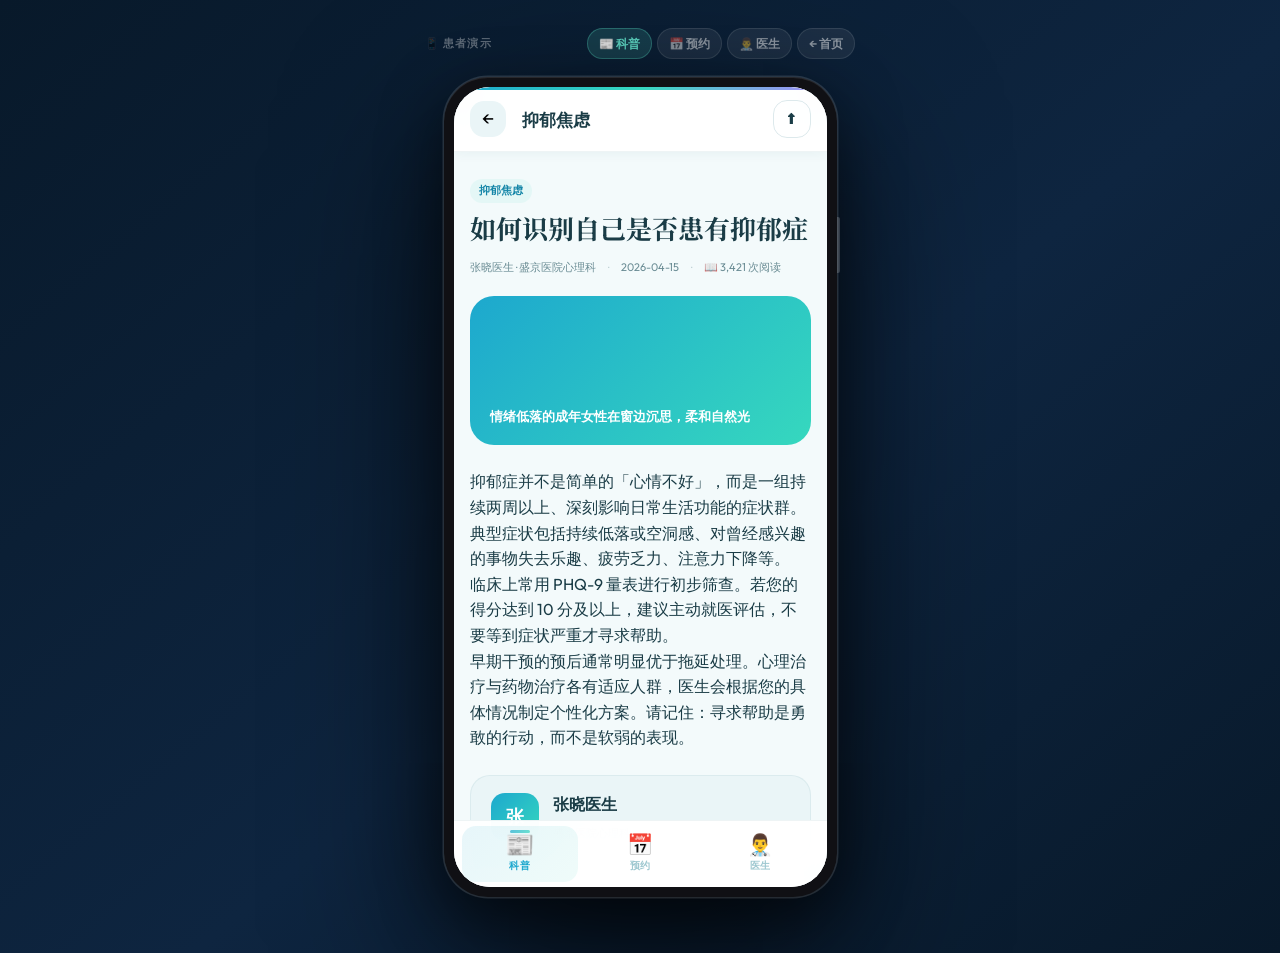
==== patient/article-detail.html @ 4bcab2bb "add patient/article-detail.html" ====
<!DOCTYPE html>
<html lang="zh-CN">
<head>
<meta charset="UTF-8"/>
<meta name="viewport" content="width=device-width,initial-scale=1.0"/>
<title>科普详情 · 盛京联盟精神心理服务系统</title>
<link rel="stylesheet" href="../assets/css/base.css"/>
<link rel="stylesheet" href="../assets/css/components.css"/>
<link rel="stylesheet" href="../assets/css/layout.css"/>
<style>
.art-detail{max-width:680px;margin:0 auto;padding:24px 16px 180px}
.art-cover{border-radius:24px;aspect-ratio:16/7;background:var(--gb);
  display:flex;align-items:flex-end;padding:20px;color:#fff;font-size:13px;
  font-weight:600;line-height:1.4;margin-bottom:24px}
.art-body p{font-size:15px;line-height:1.85;color:var(--tx);margin-bottom:20px}
.author-card{display:flex;align-items:center;gap:14px;padding:16px 20px;
  background:var(--surf-alt);border:1px solid var(--bdr);border-radius:20px;margin:24px 0}
.author-av{width:48px;height:48px;border-radius:14px;background:var(--gb);
  display:flex;align-items:center;justify-content:center;color:#fff;font-size:18px;font-weight:700;flex-shrink:0}
.crisis-box{background:linear-gradient(135deg,rgba(140,30,30,.08),rgba(210,80,40,.06));
  border:1px solid rgba(168,50,50,.2);border-radius:20px;padding:20px 22px;margin-top:24px}
.crisis-box h3{color:var(--emg);font-size:15px;font-weight:700;margin-bottom:10px}
.crisis-box p{font-size:14px;color:#5c1a1a;line-height:1.65}
.crisis-actions{display:flex;gap:10px;flex-wrap:wrap;margin-top:14px}
.crisis-actions a{padding:10px 16px;border-radius:var(--rfull);background:rgba(168,50,50,.12);
  border:1px solid rgba(168,50,50,.2);color:var(--emg);font-size:13px;font-weight:700}
</style>
</head>
<body class="phone-mode">
<div class="phone-demo-bar">
  <span class="phone-demo-label">📱 患者演示</span>
  <nav class="phone-demo-nav">
    <a class="phone-demo-link on" href="./articles.html">📰 科普</a>
    <a class="phone-demo-link" href="./appointment.html">📅 预约</a>
    <a class="phone-demo-link" href="./doctors.html">👨‍⚕️ 医生</a>
    <a class="phone-demo-link" href="../index.html">← 首页</a>
  </nav>
</div>
<div class="phone-device">
  <div class="phone-screen">
<div class="pt-shell">
  <header class="pt-appbar">
    <button class="appbar-back" onclick="history.back()">←</button>
    <span class="appbar-title" id="page-title">心理科普</span>
    <div class="appbar-actions">
      <button class="btn btn-icon btn-o" id="share-btn" title="分享">⬆</button>
    </div>
  </header>

  <div class="art-detail" id="content">
    <div class="empty"><div class="empty-ico">📄</div><div class="empty-ttl">文章加载中…</div></div>
  </div>

  <div class="emg-bar">
    <div>
      <div class="emg-lbl">紧急援助信息</div>
      <div class="emg-desc">阅读时如触发不适，请立即联系专业帮助</div>
    </div>
    <div class="emg-actions">
      <a class="emg-link" href="tel:4001619995">危机热线 400-161-9995</a>
      <a class="emg-link" href="./appointment.html">预约医生</a>
    </div>
  </div>

  <nav class="bt-nav" id="bt-nav"></nav>
</div>
  </div><!-- /.phone-screen -->
</div><!-- /.phone-device -->

<script src="../assets/js/data.js"></script>
<script src="../assets/js/utils.js"></script>
<script>
(function(){
  const id = parseInt(Utils.getParam('id') || '1');
  const art = DATA.articles.find(a => a.id === id);

  if (!art) {
    document.getElementById('content').innerHTML = '<div class="empty"><div class="empty-ico">❌</div><div class="empty-ttl">文章不存在</div></div>';
    Utils.initPatientNav('articles');
    return;
  }

  document.title = art.title + ' · 盛京联盟精神心理服务系统';
  document.getElementById('page-title').textContent = art.category;

  document.getElementById('content').innerHTML = `
    <div style="margin-bottom:8px">
      <span class="tag">${art.category}</span>
    </div>
    <h1 class="disp" style="font-size:clamp(20px,4vw,26px);font-weight:700;line-height:1.3;margin-bottom:14px">${art.title}</h1>
    <div class="f aic gap3 xs muted" style="margin-bottom:20px;flex-wrap:wrap">
      <span>${art.author}</span>
      <span style="opacity:.4">·</span>
      <span>${art.date}</span>
      <span style="opacity:.4">·</span>
      <span>📖 ${Utils.formatNum(art.reads)} 次阅读</span>
    </div>
    <div class="art-cover">${art.cover}</div>
    ${art.content.map(p => `<p>${p}</p>`).join('')}
    <div class="author-card">
      <div class="author-av">${art.authorInitial}</div>
      <div>
        <div class="w6">${art.author.split(' · ')[0]}</div>
        <div class="xs muted mt2">${art.author.split(' · ')[1] || ''}</div>
      </div>
    </div>
    <div class="crisis-box">
      <h3>⚠️ 紧急援助</h3>
      <p>阅读本文时如出现明显不适、惊恐发作、或自伤/伤人的想法，请不要独自面对，立即联系家属并拨打专业援助热线。</p>
      <div class="crisis-actions">
        <a href="tel:4001619995">📞 危机干预热线 400-161-9995</a>
        <a href="./appointment.html">👨‍⚕️ 预约专业医生</a>
      </div>
    </div>`;

  document.getElementById('share-btn').onclick = () => {
    if (navigator.share) {
      navigator.share({ title: art.title, url: location.href });
    } else {
      navigator.clipboard.writeText(location.href).then(() => Utils.toast('链接已复制到剪贴板'));
    }
  };

  Utils.initPatientNav('articles');
})();
</script>
</body>
</html>
---- assets/css/base.css ----
/* ================================================================
   BASE.CSS — Design Tokens · Reset · Typography · Utilities
   ================================================================ */
@import url('https://fonts.googleapis.com/css2?family=Noto+Serif+SC:wght@400;600;700&family=Outfit:wght@300;400;500;600;700&display=swap');

:root {
  /* Brand — 更亮、更清透的青蓝色系 */
  --cp:       #1da8ce;
  --cp-dark:  #1586a8;
  --cp-sub:   rgba(29,168,206,.08);
  --cs:       #36d8be;
  --cs-sub:   rgba(54,216,190,.08);
  /* Semantic */
  --ok:       #1cb87e;  --ok-bg:  rgba(28,184,126,.08);
  --warn:     #e08414;  --warn-bg:rgba(224,132,20,.08);
  --err:      #cd4c4c;  --err-bg: rgba(205,76,76,.08);
  --emg:      #c03535;
  /* Neutrals — 轻盈白底，微微冷调 */
  --bg:       #f3fafb;
  --surf:     #ffffff;
  --surf-alt: #eaf5f7;
  --bdr:      rgba(20,100,120,.07);
  --bdr-s:    rgba(20,100,120,.14);
  --tx:       #1a3c46;
  --tx2:      #6a8c94;
  --tx3:      #9ec8d0;
  /* Admin sidebar */
  --sb:       #162d40;
  --sb-h:     rgba(255,255,255,.07);
  --sb-a:     rgba(54,216,190,.18);
  /* Fonts */
  --ff-body:  'Outfit','PingFang SC','Microsoft YaHei',sans-serif;
  --ff-disp:  'Noto Serif SC','SimSun',serif;
  /* Space (4px base) */
  --s1:4px; --s2:8px; --s3:12px; --s4:16px; --s5:20px;
  --s6:24px; --s7:28px; --s8:32px; --s10:40px; --s12:48px; --s16:64px;
  /* Radius */
  --rsm:8px; --rmd:14px; --rlg:20px; --rxl:28px; --rfull:9999px;
  /* Shadows — 更轻柔，带蓝色调 */
  --sh1: 0 1px 4px rgba(0,80,110,.04),0 2px 10px rgba(0,80,110,.03);
  --sh2: 0 4px 18px rgba(0,80,110,.07),0 1px 4px rgba(0,80,110,.04);
  --sh3: 0 16px 48px rgba(0,80,110,.10),0 4px 16px rgba(0,80,110,.05);
  --shp: 0 6px 20px rgba(29,168,206,.22);
  --she: 0 8px 28px rgba(160,50,50,.24);
  /* Gradients — 更明亮、更清透 */
  --gb:  linear-gradient(135deg,#1da8ce,#36d8be);
  --gbD: linear-gradient(148deg,#163c52,#1da8ce 76%);
  --ge:  linear-gradient(135deg,#922424,#c44428);
  /* Transitions */
  --tf: 100ms ease; --tb: 180ms ease; --ts: 300ms ease;
  /* Z-Index */
  --zs:100; --zo:200; --zd:300; --zm:400; --zt:500;
}

/* ── Reset ── */
*,*::before,*::after{box-sizing:border-box}
html{font-size:16px;scroll-behavior:smooth}
body{margin:0;font-family:var(--ff-body);color:var(--tx);background:var(--bg);line-height:1.6}
h1,h2,h3,h4,p{margin:0}
ul,ol{margin:0;padding:0;list-style:none}
a{color:inherit;text-decoration:none}
img,svg{display:block;max-width:100%}
button,input,select,textarea{font:inherit}
button{cursor:pointer;border:none;background:none;padding:0}
input,textarea{outline:none}
table{border-collapse:collapse;width:100%}
input[type="search"]::-webkit-search-cancel-button{-webkit-appearance:none}

/* ── Type Scale ── */
.disp{font-family:var(--ff-disp)}
.xs{font-size:11px} .sm{font-size:13px} .base{font-size:15px}
.lg{font-size:18px} .xl{font-size:22px} .xxl{font-size:28px} .xxxl{font-size:36px}
.w4{font-weight:400} .w5{font-weight:500} .w6{font-weight:600} .w7{font-weight:700}
.cp{color:var(--cp)} .muted{color:var(--tx2)} .dim{color:var(--tx3)}
.danger{color:var(--err)} .success{color:var(--ok)}
.trunc{overflow:hidden;text-overflow:ellipsis;white-space:nowrap}
.caps{font-size:11px;font-weight:700;letter-spacing:.1em;text-transform:uppercase;color:var(--tx2)}
.lh-lg{line-height:1.75}

/* ── Layout Utils ── */
.f{display:flex} .fcol{flex-direction:column}
.aic{align-items:center} .ais{align-items:flex-start}
.jcb{justify-content:space-between} .jcc{justify-content:center} .jce{justify-content:flex-end}
.wrap{flex-wrap:wrap} .g1{flex:1} .sh0{flex-shrink:0} .minw0{min-width:0}
.gap1{gap:var(--s1)} .gap2{gap:var(--s2)} .gap3{gap:var(--s3)} .gap4{gap:var(--s4)}
.gap5{gap:var(--s5)} .gap6{gap:var(--s6)} .gap8{gap:var(--s8)}
.wf{width:100%} .hf{height:100%}
.grid-auto{display:grid;grid-template-columns:repeat(auto-fit,minmax(220px,1fr));gap:var(--s4)}

/* ── Spacing ── */
.p3{padding:var(--s3)} .p4{padding:var(--s4)} .p5{padding:var(--s5)} .p6{padding:var(--s6)}
.px4{padding-inline:var(--s4)} .py3{padding-block:var(--s3)}
.mt2{margin-top:var(--s2)} .mt3{margin-top:var(--s3)} .mt4{margin-top:var(--s4)}
.mt6{margin-top:var(--s6)} .mb4{margin-bottom:var(--s4)} .mb6{margin-bottom:var(--s6)}
.mxa{margin-inline:auto}

/* ── Visual ── */
.bdr{border:1px solid var(--bdr)}
.sh1{box-shadow:var(--sh1)} .sh2{box-shadow:var(--sh2)} .sh3{box-shadow:var(--sh3)}
.op5{opacity:.5} .op7{opacity:.7} .op0{opacity:0}
.hidden{display:none!important}
.divider{height:1px;background:var(--bdr)}
.divider-v{width:1px;background:var(--bdr);align-self:stretch}
.ov-hidden{overflow:hidden} .ov-auto{overflow:auto}
.cur{cursor:pointer} .nosel{user-select:none}

/* Scrollbar */
::-webkit-scrollbar{width:5px;height:5px}
::-webkit-scrollbar-track{background:transparent}
::-webkit-scrollbar-thumb{background:var(--bdr-s);border-radius:3px}
---- assets/css/components.css ----
/* ================================================================
   COMPONENTS.CSS — All Reusable UI Components
   ================================================================ */

/* ── Buttons ── */
.btn{display:inline-flex;align-items:center;justify-content:center;gap:6px;
  padding:11px 20px;border-radius:var(--rfull);font-size:14px;font-weight:600;
  line-height:1;white-space:nowrap;user-select:none;transition:var(--tb);
  -webkit-tap-highlight-color:transparent}
.btn:disabled{opacity:.44;pointer-events:none}
.btn-sm{padding:8px 14px;font-size:13px}
.btn-lg{padding:14px 28px;font-size:15px}
.btn-icon{width:38px;height:38px;padding:0;border-radius:var(--rmd)}
.btn-w{width:100%}

.btn-p{background:var(--gb);color:#fff;box-shadow:var(--shp)}
.btn-p:hover{filter:brightness(1.08)}
.btn-p:active{filter:brightness(.95);transform:scale(.98)}

.btn-s{background:var(--cp-sub);color:var(--cp);border:1px solid rgba(26,127,160,.2)}
.btn-s:hover{background:rgba(26,127,160,.16)}

.btn-o{background:transparent;color:var(--tx);border:1.5px solid var(--bdr-s)}
.btn-o:hover{background:var(--surf-alt)}

.btn-g{background:transparent;color:var(--cp)}
.btn-g:hover{background:var(--cp-sub)}

.btn-d{background:var(--err-bg);color:var(--err);border:1px solid rgba(193,77,77,.2)}
.btn-d:hover{background:rgba(193,77,77,.16)}

.btn-wh{background:rgba(255,255,255,.15);color:#fff;border:1px solid rgba(255,255,255,.24)}
.btn-wh:hover{background:rgba(255,255,255,.22)}

/* ── Form ── */
.form-group{display:flex;flex-direction:column;gap:7px}
.form-label{font-size:13px;font-weight:600;color:var(--tx)}
.form-hint{font-size:12px;color:var(--tx2);margin-top:3px}
.form-err{font-size:12px;color:var(--err);margin-top:3px}

.input,.sel,.area{width:100%;padding:11px 14px;
  border:1.5px solid var(--bdr-s);border-radius:var(--rmd);
  background:var(--surf);color:var(--tx);font-size:14px;
  transition:border-color var(--tf),box-shadow var(--tf)}
.input:focus,.sel:focus,.area:focus{
  border-color:var(--cp);box-shadow:0 0 0 3px var(--cp-sub)}
.input::placeholder,.area::placeholder{color:var(--tx3)}
.input.err{border-color:var(--err)}

.sel{appearance:none;background-image:url("data:image/svg+xml,%3Csvg xmlns='http://www.w3.org/2000/svg' width='16' height='16' viewBox='0 0 24 24' fill='none' stroke='%235e7577' stroke-width='2.5'%3E%3Cpath d='M6 9l6 6 6-6'/%3E%3C/svg%3E");
  background-repeat:no-repeat;background-position:right 12px center;
  padding-right:36px;cursor:pointer}
.area{resize:vertical;min-height:100px}

.search-wrap{position:relative}
.search-wrap .s-icon{position:absolute;left:12px;top:50%;transform:translateY(-50%);
  color:var(--tx3);font-size:16px;pointer-events:none}
.search-wrap .input{padding-left:38px}

.toggle-wrap{display:flex;align-items:center;gap:8px;cursor:pointer}
.toggle{width:44px;height:24px;border-radius:var(--rfull);background:var(--bdr-s);
  position:relative;transition:background var(--tb);flex-shrink:0}
.toggle::after{content:'';position:absolute;width:18px;height:18px;
  border-radius:var(--rfull);background:#fff;top:3px;left:3px;
  transition:transform var(--tb);box-shadow:0 1px 4px rgba(0,0,0,.16)}
.toggle.on{background:var(--cp)}
.toggle.on::after{transform:translateX(20px)}

/* ── Chips / Filter Tags ── */
.chip-row{display:flex;gap:var(--s2);overflow-x:auto;padding-bottom:2px;scrollbar-width:none}
.chip-row::-webkit-scrollbar{display:none}

.chip{display:inline-flex;align-items:center;gap:4px;padding:7px 14px;
  border-radius:var(--rfull);font-size:13px;font-weight:500;
  border:1.5px solid var(--bdr-s);background:var(--surf);color:var(--tx2);
  cursor:pointer;transition:var(--tb);white-space:nowrap;user-select:none}
.chip:hover{border-color:var(--cp);color:var(--cp);background:var(--cp-sub)}
.chip.on{background:var(--gb);border-color:transparent;color:#fff;
  box-shadow:0 3px 10px rgba(29,168,206,.25)}

/* ── Badge / Tag / Pill ── */
.badge{display:inline-flex;align-items:center;padding:4px 10px;
  border-radius:var(--rfull);font-size:11px;font-weight:700;letter-spacing:.04em}
.badge-ok  {background:var(--ok-bg);color:var(--ok)}
.badge-warn{background:var(--warn-bg);color:var(--warn)}
.badge-err {background:var(--err-bg);color:var(--err)}
.badge-cp  {background:var(--cp-sub);color:var(--cp-dark)}
.badge-neu {background:rgba(18,46,52,.07);color:var(--tx2)}
.badge-pri {background:var(--gb);color:#fff}

.tag{display:inline-flex;align-items:center;padding:3px 9px;
  border-radius:var(--rfull);font-size:11px;font-weight:600;
  background:var(--cs-sub);color:var(--cp-dark)}
.tag-row{display:flex;flex-wrap:wrap;gap:5px}

/* ── Section Header ── */
.sec-hd{display:flex;align-items:flex-start;justify-content:space-between;gap:var(--s4);margin-bottom:var(--s6)}
.sec-eye{font-size:11px;font-weight:700;letter-spacing:.12em;text-transform:uppercase;color:var(--cp);margin-bottom:4px}
.sec-title{font-size:20px;font-weight:700;font-family:var(--ff-disp)}
.sec-sub{font-size:13px;color:var(--tx2);margin-top:3px;line-height:1.55}

/* ── Card ── */
.card{background:var(--surf);border:1px solid var(--bdr);border-radius:var(--rxl);box-shadow:var(--sh1)}
.card-p{padding:var(--s6)}
.card-sm{padding:var(--s4)}

/* Article Card */
.art-card{display:flex;flex-direction:column;background:var(--surf);
  border:1px solid var(--bdr);border-radius:var(--rxl);box-shadow:var(--sh1);
  overflow:hidden;cursor:pointer;transition:transform var(--tb),box-shadow var(--tb)}
.art-card:hover{transform:translateY(-4px);box-shadow:var(--sh2)}
/* 图片区 — 加光晕效果 */
.art-img{aspect-ratio:16/7;display:flex;align-items:flex-end;padding:var(--s4);
  background:var(--gb);color:#fff;font-size:12px;font-weight:600;line-height:1.4;
  position:relative;overflow:hidden}
.art-img::after{content:'';position:absolute;inset:0;
  background:linear-gradient(to bottom,transparent 40%,rgba(0,0,0,.22));
  pointer-events:none}
.art-body{padding:var(--s4) var(--s5);flex:1;display:flex;flex-direction:column;gap:var(--s2)}
.art-body h3{font-size:15px;font-weight:700;line-height:1.5}
.art-body p{font-size:13px;color:var(--tx2);line-height:1.65;flex:1}
.art-meta{display:flex;align-items:center;justify-content:space-between;gap:var(--s2);margin-top:auto}

/* Doctor Card */
.doc-card{display:flex;gap:var(--s4);background:var(--surf);
  border:1px solid var(--bdr);border-radius:var(--rxl);box-shadow:var(--sh1);
  padding:var(--s5);transition:box-shadow var(--tb),transform var(--tb)}
.doc-card:hover{box-shadow:var(--sh2);transform:translateY(-2px)}
/* 医生头像彩色渐变 — 根据 id 轮换 */
.doc-av{width:64px;height:64px;border-radius:var(--rlg);
  display:flex;align-items:center;justify-content:center;
  color:#fff;font-size:22px;font-weight:700;flex-shrink:0;
  box-shadow:0 4px 12px rgba(0,0,0,.15)}
.doc-av:nth-child(1),.doc-av.c1{background:linear-gradient(135deg,#1da8ce,#36d8be)}
.doc-av.c2{background:linear-gradient(135deg,#8b5cf6,#a78bfa)}
.doc-av.c3{background:linear-gradient(135deg,#f59e0b,#fbbf24)}
.doc-av.c4{background:linear-gradient(135deg,#ec4899,#f472b6)}
.doc-av.c5{background:linear-gradient(135deg,#10b981,#34d399)}
.doc-info{flex:1;min-width:0;display:flex;flex-direction:column;gap:5px}
.doc-name{font-size:17px;font-weight:700}
.doc-meta{font-size:13px;color:var(--tx2)}
.doc-stat{font-size:12px;color:var(--tx3)}
.doc-card.inactive{opacity:.6}

/* Metric Card */
.met-card{background:var(--surf);border:1px solid var(--bdr);
  border-top:3px solid var(--cp);
  border-radius:var(--rxl);box-shadow:var(--sh1);padding:var(--s5) var(--s6);
  transition:transform var(--tb),box-shadow var(--tb)}
.met-card:hover{transform:translateY(-2px);box-shadow:var(--sh2)}
.met-card.warn-card{background:linear-gradient(135deg,#fff8f5,#fdeee8);border-color:rgba(205,76,76,.12);border-top-color:var(--err)}
.met-card.ok-card{border-top-color:var(--ok)}
.met-lbl{font-size:11px;font-weight:700;letter-spacing:.08em;text-transform:uppercase;color:var(--tx2)}
.met-val{font-size:32px;font-weight:700;line-height:1.1;margin:8px 0 6px;font-family:var(--ff-disp)}
.met-delta{font-size:12px;font-weight:600}
.met-delta.up{color:var(--ok)} .met-delta.down{color:var(--err)}

/* Notice Card */
.notice{background:var(--surf-alt);border:1px solid var(--bdr);border-radius:var(--rxl);padding:var(--s6)}
.notice.accent{background:linear-gradient(135deg,rgba(29,168,206,.05),rgba(54,216,190,.08));border-color:rgba(54,216,190,.22)}
.notice h3{font-size:16px;font-weight:700;margin-bottom:var(--s3)}
.notice ul{display:grid;gap:var(--s2);padding-left:18px;list-style:disc;color:var(--tx2);font-size:14px;line-height:1.7}

/* ── Alert ── */
.alert{display:flex;gap:var(--s3);padding:var(--s4) var(--s5);border-radius:var(--rlg);font-size:14px;line-height:1.6}
.alert-icon{flex-shrink:0;font-size:18px;margin-top:1px}
.alert-info   {background:var(--cp-sub);border:1px solid rgba(29,168,206,.18);color:#0b3c50}
.alert-success{background:var(--ok-bg);border:1px solid rgba(28,184,126,.18);color:#0c3422}
.alert-warn   {background:var(--warn-bg);border:1px solid rgba(224,132,20,.18);color:#553000}
.alert-danger {background:var(--err-bg);border:1px solid rgba(205,76,76,.18);color:#4e1212}

/* ── Table ── */
.tbl-wrap{overflow-x:auto;border-radius:var(--rlg);border:1px solid var(--bdr)}
.data-tbl th{padding:11px 16px;font-size:11px;font-weight:700;letter-spacing:.06em;
  text-transform:uppercase;color:var(--tx2);background:var(--surf-alt);
  border-bottom:1px solid var(--bdr);white-space:nowrap}
.data-tbl td{padding:13px 16px;font-size:14px;border-bottom:1px solid var(--bdr);vertical-align:middle}
.data-tbl tr:last-child td{border-bottom:none}
.data-tbl tr:hover td{background:var(--surf-alt)}
.tbl-actions{display:flex;gap:6px}
.tbl-actions a,.tbl-actions button{font-size:13px;font-weight:600;color:var(--cp);cursor:pointer;padding:4px 0}
.tbl-actions a:hover,.tbl-actions button:hover{text-decoration:underline}
.tbl-actions .del{color:var(--err)}

/* ── Drawer ── */
.draw-overlay{position:fixed;inset:0;background:rgba(6,22,30,.5);
  z-index:var(--zo);opacity:0;pointer-events:none;transition:opacity var(--ts);backdrop-filter:blur(3px)}
.draw-overlay.open{opacity:1;pointer-events:all}

.drawer{position:fixed;top:0;right:0;height:100%;width:min(520px,96vw);
  background:var(--surf);z-index:var(--zd);box-shadow:var(--sh3);
  transform:translateX(105%);transition:transform var(--ts);
  display:flex;flex-direction:column;overflow:hidden}
.drawer.open{transform:translateX(0)}
.draw-hd{display:flex;align-items:center;justify-content:space-between;
  padding:var(--s5) var(--s6);border-bottom:1px solid var(--bdr);flex-shrink:0}
.draw-title{font-size:16px;font-weight:700}
.draw-body{flex:1;overflow-y:auto;padding:var(--s6)}
.draw-foot{padding:var(--s5) var(--s6);border-top:1px solid var(--bdr);
  display:flex;gap:var(--s3);justify-content:flex-end;flex-shrink:0}

/* ── Modal ── */
.modal-ov{position:fixed;inset:0;background:rgba(6,22,30,.5);z-index:var(--zm);
  display:flex;align-items:center;justify-content:center;padding:var(--s4);
  opacity:0;pointer-events:none;transition:opacity var(--tb);backdrop-filter:blur(3px)}
.modal-ov.open{opacity:1;pointer-events:all}
.modal{background:var(--surf);border-radius:var(--rxl);box-shadow:var(--sh3);
  max-width:460px;width:100%;max-height:90vh;overflow-y:auto}
.modal-hd{padding:var(--s6) var(--s6) 0}
.modal-hd h2{font-size:18px;font-weight:700}
.modal-bd{padding:var(--s5) var(--s6)}
.modal-ft{padding:0 var(--s6) var(--s6);display:flex;gap:var(--s3);justify-content:flex-end}

/* ── Steps ── */
.steps{display:flex;align-items:center}
.step-item{display:flex;align-items:center;gap:var(--s2);flex:1}
.step-item:last-child{flex:0}
.step-num{width:30px;height:30px;border-radius:var(--rfull);display:flex;align-items:center;
  justify-content:center;font-size:13px;font-weight:700;flex-shrink:0;
  border:2px solid var(--bdr-s);color:var(--tx2);background:var(--surf);transition:var(--tb)}
.step-lbl{font-size:12px;font-weight:600;color:var(--tx2);transition:var(--tb)}
.step-item.done .step-num{border-color:var(--ok);background:var(--ok);color:#fff}
.step-item.active .step-num{border-color:var(--cp);background:var(--cp);color:#fff}
.step-item.active .step-lbl{color:var(--cp)}
.step-item.done .step-lbl{color:var(--ok)}
.step-line{flex:1;height:2px;background:var(--bdr-s);margin:0 var(--s2)}
.step-item.done ~ .step-item .step-line{background:var(--ok)}

/* ── Tabs ── */
.tab-bar{display:flex;border-bottom:2px solid var(--bdr);gap:2px;overflow-x:auto;scrollbar-width:none}
.tab-bar::-webkit-scrollbar{display:none}
.tab{display:flex;align-items:center;gap:6px;padding:11px 16px;font-size:14px;font-weight:600;
  color:var(--tx2);cursor:pointer;border-bottom:2px solid transparent;margin-bottom:-2px;
  transition:color var(--tf);white-space:nowrap}
.tab:hover{color:var(--cp)}
.tab.on{color:var(--cp);border-bottom-color:var(--cp)}
.tab-cnt{display:inline-flex;align-items:center;justify-content:center;min-width:20px;height:18px;
  padding:0 5px;border-radius:var(--rfull);font-size:11px;font-weight:700;
  background:var(--bdr);color:var(--tx2)}
.tab.on .tab-cnt{background:var(--cp-sub);color:var(--cp)}

/* ── Pagination ── */
.pager{display:flex;align-items:center;justify-content:space-between;padding:var(--s4) 0;font-size:13px;color:var(--tx2)}
.page-btns{display:flex;gap:5px}
.page-btn{width:32px;height:32px;border-radius:var(--rsm);display:flex;align-items:center;
  justify-content:center;font-size:13px;font-weight:600;border:1px solid var(--bdr);
  cursor:pointer;transition:var(--tf);background:var(--surf)}
.page-btn:hover{border-color:var(--cp);color:var(--cp)}
.page-btn.on{background:var(--cp);border-color:var(--cp);color:#fff}
.page-btn:disabled{opacity:.36;pointer-events:none}

/* ── Filter Toolbar ── */
.filter-bar{
  display:flex;align-items:center;gap:var(--s3);
  padding:14px var(--s5);
  background:var(--surf);
  border:1px solid var(--bdr);border-radius:var(--rlg);
  box-shadow:var(--sh1);margin-bottom:var(--s5)}
/* 融入卡片内（消除独立的阱影与圆角） */
.filter-bar-incard{
  border:none;border-bottom:1px solid var(--bdr);
  border-radius:0;box-shadow:none;margin-bottom:0;
  background:var(--surf-alt);padding:12px var(--s5)}
.filter-bar .search-wrap{flex:1;min-width:0}
/* 下拉选择器分组 */
.filter-selects{display:flex;gap:var(--s2);align-items:center;flex-shrink:0}
.filter-selects .sel{width:136px;flex-shrink:0}
/* 结果计数 */
.filter-count{font-size:12px;color:var(--tx2);white-space:nowrap;
  padding-left:var(--s2);flex-shrink:0;border-left:1px solid var(--bdr);
  padding-left:var(--s3);margin-left:var(--s1)}

/* ── Progress Row (chart-like) ── */
.prog-row{display:flex;align-items:center;gap:var(--s3);padding:var(--s3) 0;border-bottom:1px solid var(--bdr)}
.prog-row:last-child{border-bottom:none}
.prog-info{min-width:90px}
.prog-name{font-size:13px;font-weight:600}
.prog-cnt{font-size:11px;color:var(--tx2)}
.prog-track{flex:1;height:8px;border-radius:var(--rfull);background:var(--bdr);overflow:hidden}
.prog-fill{height:100%;border-radius:inherit;background:var(--gb)}
.prog-pct{font-size:12px;font-weight:700;color:var(--tx2);min-width:34px;text-align:right}

/* ── Bar Chart ── */
.bar-chart{display:flex;align-items:flex-end;gap:var(--s2);height:180px;padding-top:var(--s4)}
.bar-col{flex:1;display:flex;flex-direction:column;align-items:center;gap:5px}
.bar-fill{width:100%;border-radius:var(--rsm) var(--rsm) 0 0;background:var(--gb);min-height:4px}
.bar-lbl{font-size:10px;color:var(--tx3);text-align:center}
.bar-val{font-size:10px;font-weight:700;color:var(--tx2)}

/* ── Calendar ── */
.cal-grid{display:grid;grid-template-columns:repeat(7,1fr);gap:3px}
.cal-hd{text-align:center;font-size:11px;font-weight:700;color:var(--tx2);
  padding:var(--s2);letter-spacing:.04em;text-transform:uppercase}
.cal-day{border-radius:var(--rsm);padding:8px 6px;min-height:68px;cursor:pointer;
  border:1px solid transparent;transition:border-color var(--tf),background var(--tf);font-size:13px}
.cal-day:hover{border-color:var(--cp);background:var(--cp-sub)}
.cal-day.has{background:rgba(54,216,190,.06);border-color:rgba(54,216,190,.26)}
.cal-day.sel{border-color:var(--cp);background:var(--cp-sub)}
.cal-day.full{background:rgba(217,119,6,.06);border-color:rgba(217,119,6,.28)}
.cal-day.today .cal-dn{background:var(--cp);color:#fff;border-radius:var(--rfull);
  width:22px;height:22px;display:flex;align-items:center;justify-content:center}
.cal-day.other-m{opacity:.32}
.cal-dn{font-weight:600;margin-bottom:3px}
.cal-di{font-size:10px;color:var(--tx2);line-height:1.35}

/* ── Rank Item ── */
.rank-item{display:flex;align-items:center;gap:var(--s3);padding:var(--s3) 0;
  border-bottom:1px solid var(--bdr)}
.rank-item:last-child{border-bottom:none}
.rank-n{width:26px;height:26px;border-radius:var(--rsm);display:flex;align-items:center;
  justify-content:center;font-size:12px;font-weight:800;flex-shrink:0;
  background:var(--cp-sub);color:var(--cp-dark)}
.rank-n.gold{background:#fef3cc;color:#996600}
.rank-n.silver{background:#f0f0f5;color:#4a5060}
.rank-n.bronze{background:#faeee6;color:#7a3e18}
.rank-ttl{font-size:13px;font-weight:600}
.rank-reads{font-size:11px;color:var(--tx2)}

/* ── Admin Doctor Card ── */
.adc{background:var(--surf);border:1px solid var(--bdr);border-radius:var(--rxl);
  padding:var(--s5);display:flex;flex-direction:column;gap:var(--s3);transition:box-shadow var(--tb)}
.adc:hover{box-shadow:var(--sh2)}
.adc.inactive{opacity:.6}
.adc-head{display:flex;align-items:center;gap:var(--s3)}
.adc-av{width:44px;height:44px;border-radius:var(--rmd);background:var(--gb);
  display:flex;align-items:center;justify-content:center;color:#fff;font-size:16px;font-weight:700;flex-shrink:0}
/* 彩色头像变体 */
.adc-av.c1,.doc-av.c1{background:linear-gradient(135deg,#1da8ce,#36d8be)}
.adc-av.c2,.doc-av.c2{background:linear-gradient(135deg,#8b5cf6,#a78bfa)}
.adc-av.c3,.doc-av.c3{background:linear-gradient(135deg,#f59e0b,#fbbf24)}
.adc-av.c4,.doc-av.c4{background:linear-gradient(135deg,#ec4899,#f472b6)}
.adc-av.c5,.doc-av.c5{background:linear-gradient(135deg,#10b981,#34d399)}
.adc-name{font-size:16px;font-weight:700}
.adc-title{font-size:12px;color:var(--tx2)}

/* ── Schedule Item ── */
.sch-item{display:flex;align-items:center;gap:var(--s3);padding:var(--s3) var(--s4);
  border-radius:var(--rmd);background:var(--surf-alt);border:1px solid var(--bdr)}
.sch-day{width:44px;height:44px;border-radius:var(--rsm);background:var(--gb);
  color:#fff;display:flex;align-items:center;justify-content:center;
  font-size:11px;font-weight:700;flex-shrink:0;text-align:center;line-height:1.3}

/* ── Empty State ── */
.empty{text-align:center;padding:var(--s12) var(--s8);color:var(--tx2)}
.empty-ico{font-size:48px;margin-bottom:var(--s4);opacity:.35}
.empty-ttl{font-size:15px;font-weight:700;color:var(--tx);margin-bottom:6px}
.empty-desc{font-size:13px}

/* ── Toast ── */
.toast-zone{position:fixed;bottom:80px;left:50%;transform:translateX(-50%);
  z-index:var(--zt);display:flex;flex-direction:column;gap:var(--s2);pointer-events:none}
.toast{background:var(--tx);color:#fff;padding:10px 20px;border-radius:var(--rfull);
  font-size:14px;font-weight:500;box-shadow:var(--sh2);white-space:nowrap;
  pointer-events:all;animation:toastIn .2s ease}
@keyframes toastIn{from{opacity:0;transform:translateY(10px)} to{opacity:1;transform:translateY(0)}}

/* ── Emergency Bar ── */
.emg-bar{position:fixed;left:12px;right:12px;bottom:64px;
  display:flex;align-items:center;justify-content:space-between;gap:var(--s4);
  padding:12px 18px;background:var(--ge);color:#fff;
  border-radius:var(--rxl);box-shadow:var(--she);z-index:var(--zs)}
.emg-lbl{font-size:10px;font-weight:700;letter-spacing:.08em;text-transform:uppercase;opacity:.8;margin-bottom:2px}
.emg-desc{font-size:12px;line-height:1.35}
.emg-actions{display:flex;flex-direction:column;gap:5px;flex-shrink:0}
.emg-link{display:flex;align-items:center;justify-content:center;padding:6px 12px;
  background:rgba(255,255,255,.16);border-radius:var(--rfull);font-size:12px;
  font-weight:700;color:#fff;white-space:nowrap;border:1px solid rgba(255,255,255,.22)}
.emg-link:hover{background:rgba(255,255,255,.24)}

/* ── Cover Visual Placeholder ── */
.cover-vis{background:var(--gb);border-radius:var(--rlg);aspect-ratio:16/7;
  display:flex;align-items:flex-end;padding:var(--s4);color:#fff;
  font-size:13px;font-weight:600;line-height:1.4}
.cover-full{border-radius:0;aspect-ratio:16/8}
---- assets/css/layout.css ----
/* ================================================================
   LAYOUT.CSS — Page-Level Shell Layouts · Responsive
   ================================================================ */

/* ── Patient Shell ── */
.pt-shell{min-height:100vh;padding-bottom:80px;background:var(--bg)}

/* 应用栏 — 白底仳见层 + 左侧彩色条 */
.pt-appbar{position:sticky;top:0;z-index:var(--zs);
  display:flex;align-items:center;gap:var(--s4);padding:13px var(--s4);
  background:rgba(255,255,255,.96);backdrop-filter:blur(20px) saturate(1.6);
  border-bottom:1px solid var(--bdr);
  box-shadow:0 1px 12px rgba(0,80,110,.06)}
/* 应用栏左侧彩色连接条 */
.pt-appbar::before{content:'';position:absolute;top:0;left:0;right:0;height:2.5px;
  background:linear-gradient(90deg,var(--cp),var(--cs),#a78bfa);
  pointer-events:none}
.appbar-back{width:36px;height:36px;border-radius:var(--rmd);display:flex;
  align-items:center;justify-content:center;background:var(--surf-alt);
  flex-shrink:0;cursor:pointer;font-size:18px;transition:var(--tf)}
.appbar-back:hover{background:var(--bdr)}
.appbar-logo{display:flex;align-items:center;gap:var(--s2);font-size:15px;font-weight:700;
  font-family:var(--ff-disp)}
.appbar-logo .ico{width:30px;height:30px;border-radius:10px;background:var(--gb);
  display:flex;align-items:center;justify-content:center;color:#fff;font-size:15px;flex-shrink:0;
  box-shadow:0 2px 8px rgba(29,168,206,.3)}
.appbar-title{font-size:17px;font-weight:700;flex:1}
.appbar-actions{display:flex;gap:var(--s2)}

.pt-content{max-width:820px;margin:0 auto;padding:var(--s6) var(--s4)}

/* Patient Hero Banner */
.pt-hero{background:var(--gbD);color:#fff;padding:var(--s8) var(--s4) var(--s10)}
.pt-hero-inner{max-width:820px;margin:0 auto}
.pt-hero-tag{font-size:11px;font-weight:700;letter-spacing:.12em;text-transform:uppercase;
  color:rgba(255,255,255,.6);margin-bottom:var(--s2)}
.pt-hero-title{font-size:clamp(22px,4vw,32px);font-weight:700;font-family:var(--ff-disp);
  line-height:1.25;margin-bottom:var(--s3)}
.pt-hero-sub{font-size:15px;opacity:.78;line-height:1.7;max-width:540px;margin-bottom:var(--s6)}
.pt-hero-card{background:rgba(255,255,255,.1);border:1px solid rgba(255,255,255,.18);
  border-radius:var(--rxl);padding:var(--s5);max-width:440px}
.pt-hero-card p{font-size:13px;opacity:.85;line-height:1.65}

/* Statement Banner */
.stmt-banner{background:linear-gradient(135deg,rgba(29,168,206,.07),rgba(54,216,190,.10));
  border:1px solid rgba(54,216,190,.22);border-radius:var(--rxl);padding:var(--s4) var(--s5);
  position:relative;overflow:hidden}
.stmt-banner::before{content:'';position:absolute;left:0;top:0;bottom:0;
  width:3px;background:linear-gradient(180deg,var(--cp),var(--cs))}
.stmt-banner p{font-size:13px;color:var(--tx2);line-height:1.65;padding-left:var(--s2)}

/* Bottom Navigation */
.bt-nav{position:fixed;bottom:0;left:0;right:0;z-index:var(--zs);
  display:flex;background:rgba(255,255,255,.97);backdrop-filter:blur(24px);
  border-top:1px solid var(--bdr);
  padding:5px 8px max(5px,env(safe-area-inset-bottom));
  gap:4px}
.btn-nav-item{flex:1;display:flex;flex-direction:column;align-items:center;gap:3px;
  padding:8px 6px;border-radius:var(--rmd);
  color:var(--tx3);text-decoration:none;font-size:10px;
  font-weight:600;letter-spacing:.02em;transition:all var(--tb);
  position:relative}
.btn-nav-item .nv-ico{font-size:21px;line-height:1;transition:transform var(--tb)}
.btn-nav-item:hover{color:var(--cp);background:var(--cp-sub)}
.btn-nav-item.on{color:var(--cp);background:linear-gradient(135deg,rgba(29,168,206,.10),rgba(54,216,190,.08))}
.btn-nav-item.on .nv-ico{transform:scale(1.12)}
/* 激活圆点 */
.btn-nav-item.on::after{content:'';position:absolute;top:4px;width:20px;height:3px;
  border-radius:var(--rfull);background:var(--gb);opacity:.7}

/* ── Admin Shell ── */
/* 侧边栏 position:fixed 脱离 grid flow，不使用 grid-template-columns 避免双重偏移 */
.adm-shell{display:block;min-height:100vh}

.adm-sb{position:fixed;top:0;left:0;bottom:0;width:256px;
  background:linear-gradient(180deg,#091d2e 0%,#0e2a3d 55%,#0b2233 100%);
  color:#fff;display:flex;flex-direction:column;
  z-index:var(--zs);overflow-y:auto;
  border-right:1px solid rgba(255,255,255,.03)}
.sb-brand{padding:var(--s6) var(--s5);border-bottom:1px solid rgba(255,255,255,.06);
  position:relative}
/* 品牌区顶部导联渐变彩色条 */
.sb-brand::before{content:'';position:absolute;top:0;left:0;right:0;height:3px;
  background:linear-gradient(90deg,var(--cp),var(--cs));pointer-events:none}
.sb-eye{font-size:10px;letter-spacing:.14em;text-transform:uppercase;
  color:rgba(255,255,255,.28);margin-bottom:var(--s2)}
.sb-name{font-size:17px;font-weight:700;font-family:var(--ff-disp);line-height:1.2;
  color:rgba(255,255,255,.94)}

.sb-nav{flex:1;padding:var(--s3) var(--s2);display:flex;flex-direction:column;gap:1px}
.sb-sec-lbl{font-size:10px;font-weight:700;letter-spacing:.14em;text-transform:uppercase;
  color:rgba(255,255,255,.22);padding:var(--s4) var(--s3) var(--s2)}
.sb-item{display:flex;align-items:center;gap:var(--s3);padding:10px var(--s3);
  border-radius:var(--rmd);font-size:14px;font-weight:500;
  color:rgba(255,255,255,.56);
  cursor:pointer;transition:background var(--tf),color var(--tf);
  text-decoration:none;white-space:nowrap;position:relative}
.sb-item:hover{background:rgba(255,255,255,.06);color:rgba(255,255,255,.9)}
/* 激活项：左侧内发光条 + 淡蓝背景 */
.sb-item.on{background:rgba(29,168,206,.14);color:#5bd8ed;
  box-shadow:inset 3px 0 0 var(--cp)}
.sb-ico{font-size:16px;flex-shrink:0;width:20px;text-align:center}
.sb-item.sub{font-size:13px;padding:8px var(--s3) 8px 36px;color:rgba(255,255,255,.42)}
.sb-item.sub:hover{color:rgba(255,255,255,.82)}
.sb-item.sub.on{color:#5bd8ed}

.sb-foot{padding:var(--s4) var(--s5);border-top:1px solid rgba(255,255,255,.06);
  background:rgba(0,0,0,.15)}
.sb-user{display:flex;align-items:center;gap:var(--s3);margin-bottom:var(--s3)}
.sb-avatar{width:34px;height:34px;border-radius:var(--rfull);background:var(--gb);
  display:flex;align-items:center;justify-content:center;font-size:13px;font-weight:700;flex-shrink:0}
.sb-uname{font-size:13px;font-weight:600;color:rgba(255,255,255,.82)}
.sb-urole{font-size:11px;color:rgba(255,255,255,.32)}

.adm-main{margin-left:256px;padding:var(--s7) var(--s8);min-height:100vh;background:var(--bg)}

.page-hd{display:flex;align-items:flex-start;justify-content:space-between;
  gap:var(--s4);margin-bottom:var(--s6);
  background:var(--surf);border:1px solid var(--bdr);
  border-radius:var(--rxl);box-shadow:var(--sh1);
  padding:var(--s5) var(--s6)}
.page-bc{font-size:12px;color:var(--tx2);margin-bottom:var(--s2);display:flex;
  align-items:center;gap:6px}
.page-bc a{color:var(--cp)}
.page-bc span{opacity:.45}
.page-title{font-size:26px;font-weight:700;font-family:var(--ff-disp)}
.page-sub{font-size:14px;color:var(--tx2);margin-top:4px}
.page-acts{display:flex;align-items:center;gap:var(--s3);flex-shrink:0}

.adm-sec{margin-bottom:var(--s8)}
.met-grid{display:grid;grid-template-columns:repeat(auto-fit,minmax(160px,1fr));gap:var(--s4);margin-bottom:var(--s8)}
.two-col{display:grid;grid-template-columns:2fr 1fr;gap:var(--s5)}
.two-col-eq{display:grid;grid-template-columns:1fr 1fr;gap:var(--s5)}
.doc-grid{display:grid;grid-template-columns:repeat(auto-fill,minmax(240px,1fr));gap:var(--s4)}

/* ── Landing Page ── */
.landing{min-height:100vh;display:flex;flex-direction:column}
.land-hero{flex:1;display:flex;flex-direction:column;align-items:center;justify-content:center;
  text-align:center;padding:var(--s16) var(--s4);
  background:var(--gbD);color:#fff;position:relative;overflow:hidden}
.land-hero::before{content:'';position:absolute;top:-25%;right:-15%;width:60%;
  aspect-ratio:1;border-radius:var(--rfull);background:rgba(75,191,173,.12);pointer-events:none}
.land-hero::after{content:'';position:absolute;bottom:-18%;left:-8%;width:45%;
  aspect-ratio:1;border-radius:var(--rfull);background:rgba(255,255,255,.04);pointer-events:none}
.land-ico{width:72px;height:72px;border-radius:var(--rxl);background:rgba(255,255,255,.12);
  display:flex;align-items:center;justify-content:center;font-size:36px;
  margin:0 auto var(--s6);border:1px solid rgba(255,255,255,.2);position:relative}
.land-title{font-family:var(--ff-disp);font-size:clamp(26px,5vw,44px);font-weight:700;
  line-height:1.2;margin-bottom:var(--s4);position:relative}
.land-sub{font-size:clamp(14px,2vw,17px);opacity:.75;max-width:500px;line-height:1.75;
  margin-bottom:var(--s10);position:relative}
.land-ctas{display:flex;gap:var(--s4);flex-wrap:wrap;justify-content:center;position:relative}
.land-features{display:grid;grid-template-columns:repeat(auto-fit,minmax(220px,1fr));
  gap:var(--s4);max-width:1000px;margin:0 auto;padding:var(--s10) var(--s4)}
.feat-card{background:var(--surf);border:1px solid var(--bdr);border-radius:var(--rxl);
  padding:var(--s6);box-shadow:var(--sh1)}
.feat-ico{width:44px;height:44px;border-radius:var(--rmd);background:var(--cp-sub);
  display:flex;align-items:center;justify-content:center;font-size:22px;margin-bottom:var(--s4)}
.feat-title{font-size:15px;font-weight:700;margin-bottom:5px}
.feat-desc{font-size:13px;color:var(--tx2);line-height:1.65}

/* ── Booking Flow ── */
.bk-shell{max-width:600px;margin:0 auto;padding:var(--s6) var(--s4) var(--s16)}
.bk-doctor{display:flex;align-items:center;gap:var(--s3);padding:var(--s4) var(--s5);
  background:var(--surf-alt);border:1px solid var(--bdr);border-radius:var(--rlg);margin-bottom:var(--s6)}
.slot-grid{display:grid;grid-template-columns:repeat(auto-fill,minmax(100px,1fr));gap:var(--s2);margin-top:var(--s3)}
.slot-btn{padding:10px 6px;border-radius:var(--rmd);border:1.5px solid var(--bdr-s);
  font-size:13px;font-weight:600;text-align:center;cursor:pointer;transition:var(--tb);background:var(--surf)}
.slot-btn:hover{border-color:var(--cp);color:var(--cp)}
.slot-btn.on{border-color:var(--cp);background:var(--cp);color:#fff}
.slot-btn.full{opacity:.4;pointer-events:none;background:var(--surf-alt)}
.bk-success{text-align:center;padding:var(--s10) var(--s6);display:grid;gap:var(--s4)}
.success-ico{width:72px;height:72px;border-radius:var(--rfull);background:var(--ok-bg);
  display:flex;align-items:center;justify-content:center;font-size:36px;margin:0 auto}

/* ── Article Editor ── */
.editor-shell{display:grid;grid-template-columns:1fr 300px;gap:var(--s6);align-items:start}
.editor-area{background:var(--surf);border:1px solid var(--bdr);border-radius:var(--rxl);overflow:hidden}
.editor-toolbar{display:flex;flex-wrap:wrap;gap:4px;padding:var(--s3) var(--s4);
  border-bottom:1px solid var(--bdr);background:var(--surf-alt)}
.tb-btn{width:30px;height:30px;border-radius:var(--rsm);display:flex;align-items:center;
  justify-content:center;font-size:13px;font-weight:700;cursor:pointer;
  transition:var(--tf);color:var(--tx2)}
.tb-btn:hover{background:var(--bdr);color:var(--tx)}
.editor-title{display:block;width:100%;padding:var(--s5) var(--s6);font-size:22px;
  font-weight:700;border-bottom:1px solid var(--bdr);color:var(--tx)}
.editor-title::placeholder{color:var(--tx3)}
.editor-body{min-height:400px;padding:var(--s5) var(--s6);font-size:15px;
  line-height:1.8;color:var(--tx);resize:none;display:block;width:100%}
.editor-body::placeholder{color:var(--tx3)}
.editor-panel{display:grid;gap:var(--s4);position:sticky;top:80px}
.editor-panel .card{overflow:visible}
.upload-zone{border:2px dashed var(--bdr-s);border-radius:var(--rlg);
  padding:var(--s8) var(--s4);text-align:center;cursor:pointer;
  transition:border-color var(--tb),background var(--tb)}
.upload-zone:hover{border-color:var(--cp);background:var(--cp-sub)}

/* ── Responsive ── */

/* Admin mobile topbar */
.adm-topbar{display:none;align-items:center;gap:var(--s3);
  padding:13px var(--s4);background:var(--surf);
  border-bottom:1px solid var(--bdr);
  box-shadow:0 2px 8px rgba(0,80,110,.07);
  position:sticky;top:0;z-index:var(--zs)}
.adm-topbar-title{font-size:17px;font-weight:700;font-family:var(--ff-disp);
  flex:1;white-space:nowrap;overflow:hidden;text-overflow:ellipsis}
.adm-burger{width:38px;height:38px;border-radius:var(--rmd);background:var(--surf-alt);
  display:flex;align-items:center;justify-content:center;
  font-size:19px;cursor:pointer;flex-shrink:0;transition:var(--tf)}
.adm-burger:hover{background:var(--bdr)}

/* Sidebar overlay for mobile */
.sb-overlay{display:none;position:fixed;inset:0;
  background:rgba(0,0,0,.45);z-index:calc(var(--zd) - 1)}
.sb-overlay.open{display:block}

@media(max-width:1024px){
  .adm-shell{display:block}
  .adm-sb{
    position:fixed;top:0;left:0;bottom:0;width:272px;
    transform:translateX(-100%);
    transition:transform var(--ts);
    z-index:var(--zd)
  }
  .adm-sb.open{transform:translateX(0)}
  .adm-main{margin-left:0;padding:var(--s5) var(--s4)}
  .adm-topbar{display:flex}
  .two-col,.editor-shell{grid-template-columns:1fr}
  .two-col-eq{grid-template-columns:1fr 1fr}
  .editor-panel{position:static}
  .page-hd{margin-top:0;padding-top:var(--s2)}
  /* 过滤栏在平板上允许换行 */
  .filter-bar{flex-wrap:wrap}
  .filter-bar .search-wrap{min-width:180px}
  .filter-selects{flex-wrap:wrap}
}

@media(max-width:768px){
  .adm-main{padding:var(--s3)}
  .page-hd{flex-direction:column;align-items:flex-start;gap:var(--s3)}
  .page-acts{width:100%;justify-content:flex-start;flex-wrap:wrap}
  .page-title{font-size:20px}
  .two-col-eq{grid-template-columns:1fr}
  .met-grid{grid-template-columns:repeat(2,1fr)}
  /* 表格强制横向滚动 */
  .tbl-wrap{overflow-x:auto;-webkit-overflow-scrolling:touch}
  /* 过滤栏全部堆叠 */
  .filter-bar{flex-direction:column;align-items:stretch;gap:var(--s2)}
  .filter-bar .search-wrap{width:100%}
  .filter-selects{width:100%}
  .filter-selects .sel{flex:1;width:auto}
  .filter-count{display:none}
  /* 卡片内边距收窄 */
  .card{padding:var(--s4)}
  .card-p{padding:var(--s4) var(--s5)}
}

@media(max-width:640px){
  .land-ctas{flex-direction:column;align-items:center}
  .met-grid{grid-template-columns:1fr}
  /* 移动端隐藏紧急红色浮块，紧急联系信息已在预约页面内嵌显示 */
  .emg-bar{display:none}
  .pt-shell{padding-bottom:72px}
  .pt-content{padding:var(--s4) var(--s3)}
  .page-hd{flex-direction:column}
  .page-acts{flex-wrap:wrap}
  .doc-grid{grid-template-columns:1fr}
}

/* ── Phone Demo Mode (patient pages on desktop) ── */
@media(min-width:769px){
  body.phone-mode{
    background:linear-gradient(140deg,#08192a 0%,#0e2540 55%,#08192a 100%);
    min-height:100vh;
    display:flex;flex-direction:column;align-items:center;
    padding:28px 20px 56px
  }
  .phone-demo-bar{
    width:100%;max-width:430px;
    display:flex;align-items:center;justify-content:space-between;
    padding-bottom:18px
  }
  .phone-demo-label{
    color:rgba(255,255,255,.35);font-size:11px;font-weight:700;
    letter-spacing:.1em;text-transform:uppercase
  }
  .phone-demo-nav{display:flex;gap:5px;flex-wrap:wrap;justify-content:flex-end}
  .phone-demo-link{
    padding:5px 11px;border-radius:var(--rfull);
    background:rgba(255,255,255,.07);border:1px solid rgba(255,255,255,.1);
    color:rgba(255,255,255,.5);font-size:12px;font-weight:600;
    text-decoration:none;transition:var(--tf)
  }
  .phone-demo-link:hover{background:rgba(255,255,255,.14);color:rgba(255,255,255,.9)}
  .phone-demo-link.on{
    background:rgba(75,191,173,.2);border-color:rgba(75,191,173,.4);color:#5dd5c2
  }
  .phone-device{
    width:393px;
    background:#101014;
    border-radius:44px;
    padding:10px;
    box-shadow:
      0 0 0 1.5px rgba(255,255,255,.13),
      0 60px 160px rgba(0,0,0,.75),
      0 20px 60px rgba(0,0,0,.5),
      inset 0 1px 0 rgba(255,255,255,.1);
    position:relative;flex-shrink:0
  }
  /* Power button */
  .phone-device::after{
    content:'';position:absolute;
    top:140px;right:-3px;
    width:3px;height:56px;
    background:rgba(255,255,255,.18);border-radius:0 2px 2px 0
  }
  .phone-screen{
    width:100%;height:800px;
    border-radius:36px;overflow:hidden;
    background:var(--bg);
    transform:translateZ(0);
    position:relative
  }
  /* pt-shell scrolls inside phone frame */
  .phone-screen .pt-shell{
    height:100%;min-height:0;
    padding-bottom:72px;
    overflow-y:auto;overflow-x:hidden;
    scrollbar-width:none
  }
  .phone-screen .pt-shell::-webkit-scrollbar{display:none}
  /* 手机框内隐藏紧急红色浮块 */
  .phone-screen .emg-bar{display:none}
}
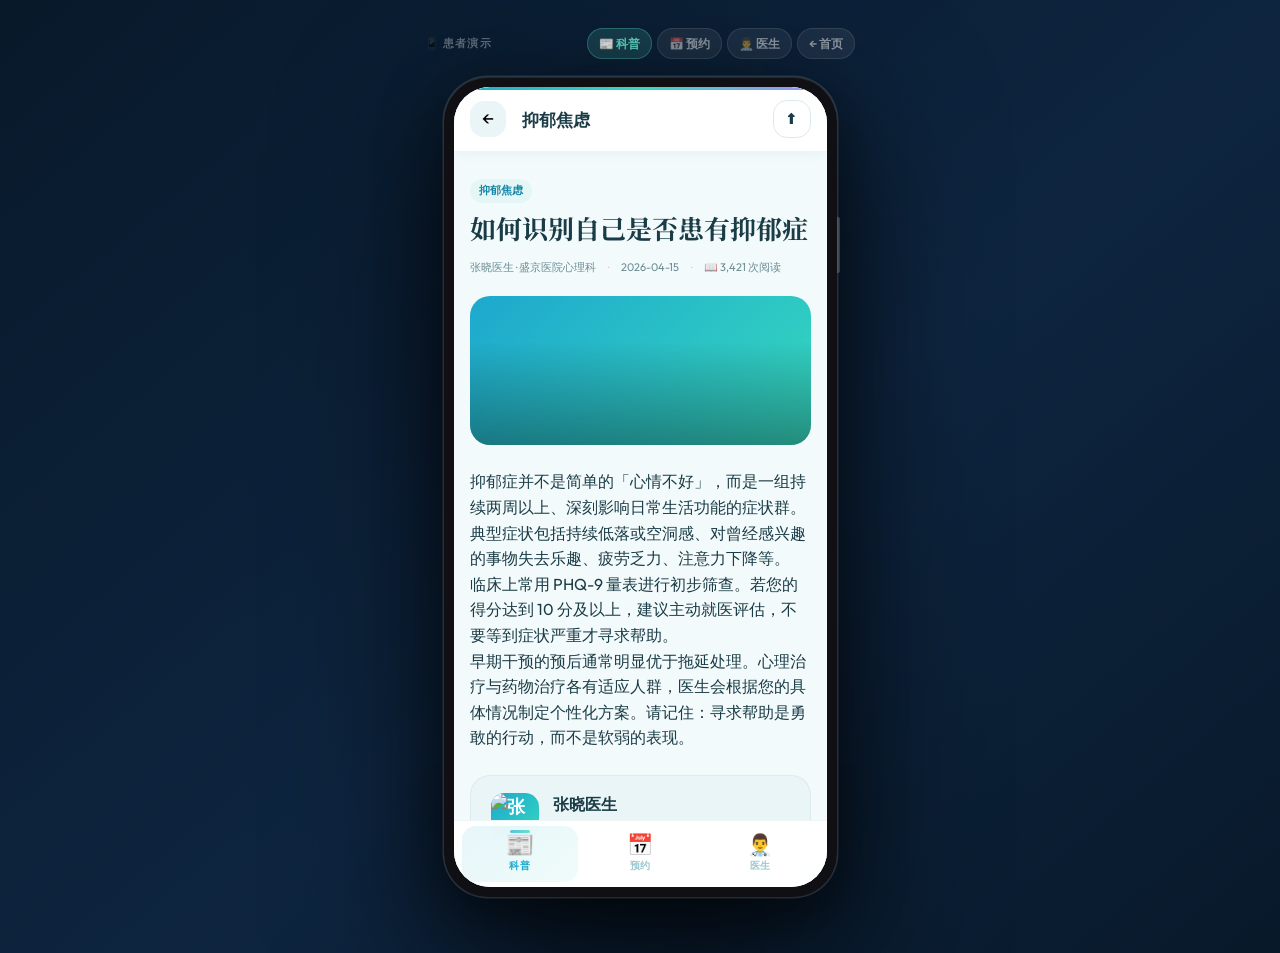
==== commit b268cd0e: "feat: add real images to patient/article-detail.html" ====
--- a/patient/article-detail.html
+++ b/patient/article-detail.html
@@ -9,9 +9,11 @@
 <link rel="stylesheet" href="../assets/css/layout.css"/>
 <style>
 .art-detail{max-width:680px;margin:0 auto;padding:24px 16px 180px}
-.art-cover{border-radius:24px;aspect-ratio:16/7;background:var(--gb);
-  display:flex;align-items:flex-end;padding:20px;color:#fff;font-size:13px;
-  font-weight:600;line-height:1.4;margin-bottom:24px}
+.art-cover{border-radius:20px;aspect-ratio:16/7;background:var(--gb);
+  position:relative;overflow:hidden;margin-bottom:24px}
+.art-cover img{width:100%;height:100%;object-fit:cover;display:block}
+.art-cover::after{content:'';position:absolute;inset:0;
+  background:linear-gradient(to bottom,transparent 30%,rgba(0,0,0,.35));pointer-events:none}
 .art-body p{font-size:15px;line-height:1.85;color:var(--tx);margin-bottom:20px}
 .author-card{display:flex;align-items:center;gap:14px;padding:16px 20px;
   background:var(--surf-alt);border:1px solid var(--bdr);border-radius:20px;margin:24px 0}
@@ -83,6 +85,11 @@
   document.title = art.title + ' · 盛京联盟精神心理服务系统';
   document.getElementById('page-title').textContent = art.category;
 
+  const authorDoc = DATA.doctors.find(d => art.author.includes(d.name));
+  const authorAvHtml = (authorDoc && authorDoc.photo)
+    ? `<img src="${authorDoc.photo}" alt="${art.authorInitial}" style="width:100%;height:100%;object-fit:cover;border-radius:inherit"/>`
+    : art.authorInitial;
+
   document.getElementById('content').innerHTML = `
     <div style="margin-bottom:8px">
       <span class="tag">${art.category}</span>
@@ -95,10 +102,14 @@
       <span style="opacity:.4">·</span>
       <span>📖 ${Utils.formatNum(art.reads)} 次阅读</span>
     </div>
-    <div class="art-cover">${art.cover}</div>
+    <div class="art-cover">
+      <img src="${art.coverImg}" alt="${art.title}" loading="lazy" onerror="this.style.display='none'"/>
+    </div>
     ${art.content.map(p => `<p>${p}</p>`).join('')}
     <div class="author-card">
-      <div class="author-av">${art.authorInitial}</div>
+      <div class="author-av" style="overflow:hidden;background:var(--gb)">
+        ${authorAvHtml}
+      </div>
       <div>
         <div class="w6">${art.author.split(' · ')[0]}</div>
         <div class="xs muted mt2">${art.author.split(' · ')[1] || ''}</div>
--- a/assets/css/components.css
+++ b/assets/css/components.css
@@ -109,12 +109,15 @@
   border:1px solid var(--bdr);border-radius:var(--rxl);box-shadow:var(--sh1);
   overflow:hidden;cursor:pointer;transition:transform var(--tb),box-shadow var(--tb)}
 .art-card:hover{transform:translateY(-4px);box-shadow:var(--sh2)}
-/* 图片区 — 加光晕效果 */
+/* 图片区 — 支持真实图片 */
 .art-img{aspect-ratio:16/7;display:flex;align-items:flex-end;padding:var(--s4);
   background:var(--gb);color:#fff;font-size:12px;font-weight:600;line-height:1.4;
   position:relative;overflow:hidden}
+.art-img img{position:absolute;inset:0;width:100%;height:100%;object-fit:cover;
+  display:block;transition:transform .4s ease}
+.art-card:hover .art-img img{transform:scale(1.04)}
 .art-img::after{content:'';position:absolute;inset:0;
-  background:linear-gradient(to bottom,transparent 40%,rgba(0,0,0,.22));
+  background:linear-gradient(to bottom,transparent 30%,rgba(0,0,0,.45));
   pointer-events:none}
 .art-body{padding:var(--s4) var(--s5);flex:1;display:flex;flex-direction:column;gap:var(--s2)}
 .art-body h3{font-size:15px;font-weight:700;line-height:1.5}
@@ -126,11 +129,13 @@
   border:1px solid var(--bdr);border-radius:var(--rxl);box-shadow:var(--sh1);
   padding:var(--s5);transition:box-shadow var(--tb),transform var(--tb)}
 .doc-card:hover{box-shadow:var(--sh2);transform:translateY(-2px)}
-/* 医生头像彩色渐变 — 根据 id 轮换 */
+/* 医生头像 — 支持真实照片 */
 .doc-av{width:64px;height:64px;border-radius:var(--rlg);
   display:flex;align-items:center;justify-content:center;
   color:#fff;font-size:22px;font-weight:700;flex-shrink:0;
-  box-shadow:0 4px 12px rgba(0,0,0,.15)}
+  box-shadow:0 4px 12px rgba(0,0,0,.15);overflow:hidden}
+.doc-av img{width:100%;height:100%;object-fit:cover;display:block;border-radius:inherit}
+.doc-av.has-photo{background:var(--surf-alt)}
 .doc-av:nth-child(1),.doc-av.c1{background:linear-gradient(135deg,#1da8ce,#36d8be)}
 .doc-av.c2{background:linear-gradient(135deg,#8b5cf6,#a78bfa)}
 .doc-av.c3{background:linear-gradient(135deg,#f59e0b,#fbbf24)}
@@ -323,7 +328,9 @@
 .adc.inactive{opacity:.6}
 .adc-head{display:flex;align-items:center;gap:var(--s3)}
 .adc-av{width:44px;height:44px;border-radius:var(--rmd);background:var(--gb);
-  display:flex;align-items:center;justify-content:center;color:#fff;font-size:16px;font-weight:700;flex-shrink:0}
+  display:flex;align-items:center;justify-content:center;color:#fff;font-size:16px;font-weight:700;flex-shrink:0;overflow:hidden}
+.adc-av img{width:100%;height:100%;object-fit:cover;display:block;border-radius:inherit}
+.adc-av.has-photo{background:var(--surf-alt)}
 /* 彩色头像变体 */
 .adc-av.c1,.doc-av.c1{background:linear-gradient(135deg,#1da8ce,#36d8be)}
 .adc-av.c2,.doc-av.c2{background:linear-gradient(135deg,#8b5cf6,#a78bfa)}
